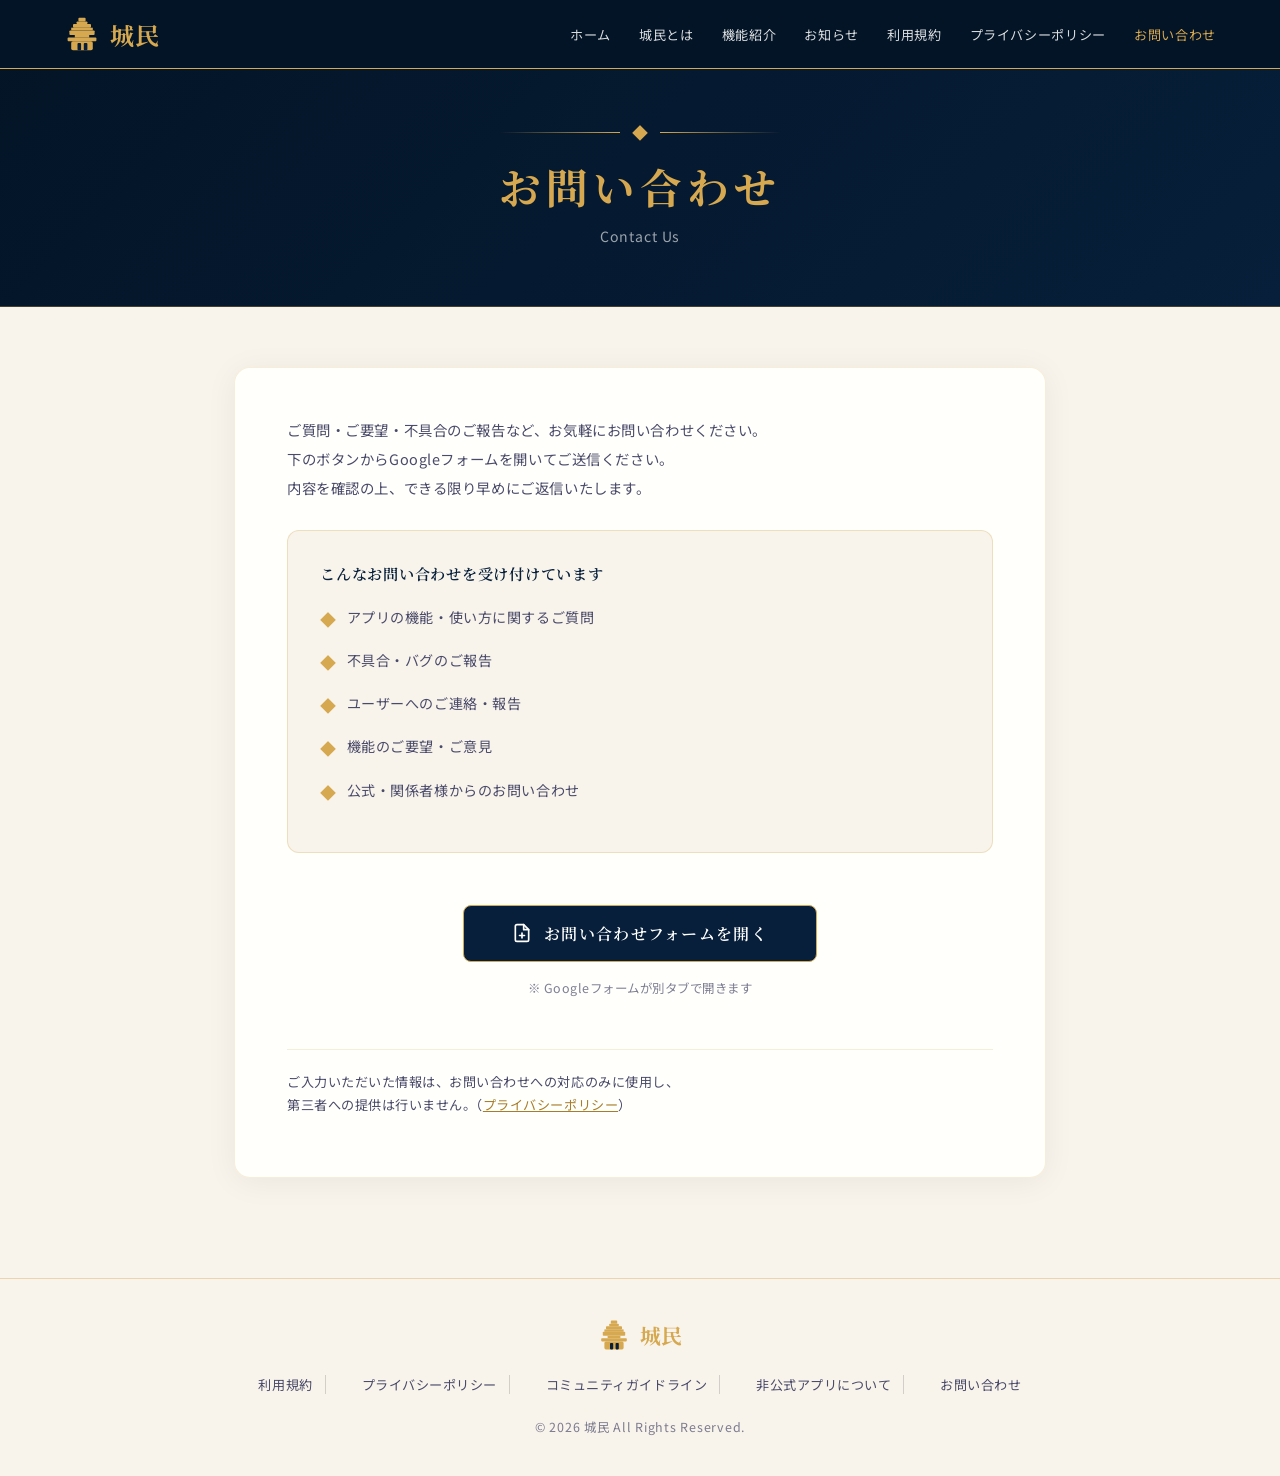
==== contact.html @ eef86086 "Add files via upload" ====
<!DOCTYPE html>
<html lang="ja">
<head>
  <meta charset="UTF-8" />
  <meta name="viewport" content="width=device-width, initial-scale=1.0" />
  <title>お問い合わせ | 城民</title>
  <link rel="stylesheet" href="style.css" />
</head>
<body>

<header>
  <div class="header-inner">
    <a href="index.html" class="logo">
      <svg class="logo-icon" viewBox="0 0 40 40" fill="none"><rect x="16" y="2" width="8" height="4" rx="1" fill="#D6A84F"/><rect x="14" y="6" width="12" height="3" rx="1" fill="#D6A84F"/><rect x="10" y="9" width="20" height="4" rx="1" fill="#D6A84F"/><rect x="8" y="13" width="24" height="3" fill="#D6A84F"/><rect x="6" y="16" width="28" height="5" rx="1" fill="#D6A84F"/><rect x="12" y="21" width="16" height="3" fill="#D6A84F"/><rect x="4" y="24" width="32" height="4" rx="1" fill="#D6A84F"/><rect x="8" y="28" width="24" height="10" rx="2" fill="#D6A84F"/><rect x="15" y="30" width="4" height="8" rx="1" fill="#071F3A"/><rect x="22" y="30" width="4" height="8" rx="1" fill="#071F3A"/></svg>
      城民
    </a>
    <nav>
      <a href="index.html">ホーム</a>
      <a href="index.html#about">城民とは</a>
      <a href="index.html#features">機能紹介</a>
      <a href="index.html#news">お知らせ</a>
      <a href="terms.html">利用規約</a>
      <a href="privacy.html">プライバシーポリシー</a>
      <a href="contact.html">お問い合わせ</a>
    </nav>
    <button class="hamburger" id="hamburger" aria-label="メニュー" aria-expanded="false">
      <span></span><span></span><span></span>
    </button>
  </div>
</header>
<nav class="mobile-nav" id="mobile-nav">
  <a href="index.html">ホーム</a>
  <a href="index.html#about">城民とは</a>
  <a href="index.html#features">機能紹介</a>
  <a href="index.html#news">お知らせ</a>
  <a href="terms.html">利用規約</a>
  <a href="privacy.html">プライバシーポリシー</a>
  <a href="contact.html">お問い合わせ</a>
</nav>

<div class="subpage-hero">
  <div class="subpage-hero-inner">
    <div class="gold-line-deco"><span>◆</span></div>
    <h1 class="subpage-title">お問い合わせ</h1>
    <p class="subpage-subtitle">Contact Us</p>
  </div>
</div>

<div class="subpage-content">
  <div class="content-card">
    <p style="margin-bottom:28px;line-height:2;">
      ご質問・ご要望・不具合のご報告など、お気軽にお問い合わせください。<br>
      下のボタンからGoogleフォームを開いてご送信ください。<br>
      内容を確認の上、できる限り早めにご返信いたします。
    </p>

    <!-- お問い合わせ種別 案内 -->
    <div style="background:var(--cream);border:1px solid rgba(214,168,79,0.3);border-radius:12px;padding:28px 32px;margin-bottom:32px;">
      <p style="font-family:'Noto Serif JP',serif;font-size:0.95rem;color:var(--navy);font-weight:600;margin-bottom:16px;letter-spacing:0.05em;">こんなお問い合わせを受け付けています</p>
      <ul style="list-style:none;padding:0;display:flex;flex-direction:column;gap:10px;">
        <li style="display:flex;align-items:flex-start;gap:10px;font-size:0.88rem;color:var(--text-mid);line-height:1.7;">
          <span style="color:var(--gold);font-size:1rem;flex-shrink:0;">◆</span>アプリの機能・使い方に関するご質問
        </li>
        <li style="display:flex;align-items:flex-start;gap:10px;font-size:0.88rem;color:var(--text-mid);line-height:1.7;">
          <span style="color:var(--gold);font-size:1rem;flex-shrink:0;">◆</span>不具合・バグのご報告
        </li>
        <li style="display:flex;align-items:flex-start;gap:10px;font-size:0.88rem;color:var(--text-mid);line-height:1.7;">
          <span style="color:var(--gold);font-size:1rem;flex-shrink:0;">◆</span>ユーザーへのご連絡・報告
        </li>
        <li style="display:flex;align-items:flex-start;gap:10px;font-size:0.88rem;color:var(--text-mid);line-height:1.7;">
          <span style="color:var(--gold);font-size:1rem;flex-shrink:0;">◆</span>機能のご要望・ご意見
        </li>
        <li style="display:flex;align-items:flex-start;gap:10px;font-size:0.88rem;color:var(--text-mid);line-height:1.7;">
          <span style="color:var(--gold);font-size:1rem;flex-shrink:0;">◆</span>公式・関係者様からのお問い合わせ
        </li>
      </ul>
    </div>

    <!-- Googleフォームへのリンクボタン -->
    <div style="text-align:center;padding:20px 0 8px;">
      <a
        href="https://docs.google.com/forms/d/e/1FAIpQLScwiI5LHO3E2K96Czc6IzBuhMhuWjWOAN4PV--udASacrThnw/viewform?usp=header"
        target="_blank"
        rel="noopener noreferrer"
        class="form-submit"
        style="display:inline-flex;align-items:center;gap:12px;text-decoration:none;padding:16px 48px;font-size:1rem;"
      >
        <svg width="20" height="20" viewBox="0 0 24 24" fill="none" stroke="currentColor" stroke-width="2" stroke-linecap="round" stroke-linejoin="round">
          <path d="M14 2H6a2 2 0 00-2 2v16a2 2 0 002 2h12a2 2 0 002-2V8z"/>
          <polyline points="14 2 14 8 20 8"/>
          <line x1="12" y1="18" x2="12" y2="12"/>
          <line x1="9" y1="15" x2="15" y2="15"/>
        </svg>
        お問い合わせフォームを開く
      </a>
      <p style="margin-top:14px;font-size:0.78rem;color:var(--text-mid);opacity:0.7;">
        ※ Googleフォームが別タブで開きます
      </p>
    </div>

    <p style="margin-top:28px;font-size:0.82rem;color:var(--text-mid);line-height:1.8;border-top:1px solid rgba(214,168,79,0.2);padding-top:20px;">
      ご入力いただいた情報は、お問い合わせへの対応のみに使用し、<br>
      第三者への提供は行いません。（<a href="privacy.html" style="color:var(--gold-dark);">プライバシーポリシー</a>）
    </p>
  </div>
</div>

<footer>
  <div class="footer-inner">
    <a href="index.html" class="footer-logo">
      <svg width="32" height="32" viewBox="0 0 40 40" fill="none"><rect x="16" y="2" width="8" height="4" rx="1" fill="#D6A84F"/><rect x="14" y="6" width="12" height="3" rx="1" fill="#D6A84F"/><rect x="10" y="9" width="20" height="4" rx="1" fill="#D6A84F"/><rect x="8" y="13" width="24" height="3" fill="#D6A84F"/><rect x="6" y="16" width="28" height="5" rx="1" fill="#D6A84F"/><rect x="12" y="21" width="16" height="3" fill="#D6A84F"/><rect x="4" y="24" width="32" height="4" rx="1" fill="#D6A84F"/><rect x="8" y="28" width="24" height="10" rx="2" fill="#D6A84F"/><rect x="15" y="30" width="4" height="8" rx="1" fill="#071F3A"/><rect x="22" y="30" width="4" height="8" rx="1" fill="#071F3A"/></svg>
      城民
    </a>
    <div class="footer-links">
      <a href="terms.html">利用規約</a>
      <a href="privacy.html">プライバシーポリシー</a>
      <a href="guideline.html">コミュニティガイドライン</a>
      <a href="unofficial.html">非公式アプリについて</a>
      <a href="contact.html">お問い合わせ</a>
    </div>
    <p class="footer-copy">© 2026 城民 All Rights Reserved.</p>
  </div>
</footer>

<script src="script.js"></script>
</body>
</html>
---- style.css ----
/* ===================================
   城民 Official Site - style.css
   =================================== */

@import url('https://fonts.googleapis.com/css2?family=Noto+Serif+JP:wght@300;400;500;600;700;900&family=Noto+Sans+JP:wght@300;400;500;700&display=swap');

:root {
  --navy: #071F3A;
  --navy-dark: #031426;
  --gold: #D6A84F;
  --gold-light: #e8c97a;
  --gold-dark: #a87d2a;
  --cream: #F8F4EB;
  --cream-dark: #ede8d8;
  --card-white: #FFFFFCF7;
  --text-dark: #1a1a2e;
  --text-mid: #4a4a6a;
}

* {
  margin: 0;
  padding: 0;
  box-sizing: border-box;
}

html {
  scroll-behavior: smooth;
}

body {
  font-family: 'Noto Sans JP', sans-serif;
  color: var(--text-dark);
  background: var(--cream);
  overflow-x: hidden;
}

/* ===== TYPOGRAPHY ===== */
h1, h2, h3, h4 {
  font-family: 'Noto Serif JP', serif;
}

/* ===== HEADER ===== */
header {
  background: var(--navy-dark);
  position: fixed;
  top: 0;
  left: 0;
  right: 0;
  z-index: 1000;
  border-bottom: 1px solid var(--gold);
}

.header-inner {
  max-width: 1200px;
  margin: 0 auto;
  padding: 0 24px;
  height: 68px;
  display: flex;
  align-items: center;
  justify-content: space-between;
}

.logo {
  display: flex;
  align-items: center;
  gap: 10px;
  text-decoration: none;
  color: var(--gold);
  font-family: 'Noto Serif JP', serif;
  font-size: 1.5rem;
  font-weight: 700;
  letter-spacing: 0.05em;
}

.logo-icon {
  width: 36px;
  height: 36px;
}

nav {
  display: flex;
  align-items: center;
  gap: 28px;
}

nav a {
  color: rgba(255,255,255,0.85);
  text-decoration: none;
  font-size: 0.82rem;
  letter-spacing: 0.05em;
  transition: color 0.2s;
  white-space: nowrap;
}

nav a:hover {
  color: var(--gold);
}

.hamburger {
  display: none;
  flex-direction: column;
  gap: 5px;
  cursor: pointer;
  padding: 8px;
  background: none;
  border: none;
}

.hamburger span {
  display: block;
  width: 24px;
  height: 2px;
  background: var(--gold);
  transition: all 0.3s;
}

.mobile-nav {
  display: none;
  position: fixed;
  top: 68px;
  left: 0;
  right: 0;
  background: var(--navy-dark);
  border-top: 1px solid rgba(214,168,79,0.3);
  z-index: 999;
  padding: 20px 0;
  flex-direction: column;
}

.mobile-nav.open {
  display: flex;
}

.mobile-nav a {
  color: rgba(255,255,255,0.85);
  text-decoration: none;
  font-size: 1rem;
  padding: 14px 32px;
  border-bottom: 1px solid rgba(214,168,79,0.15);
  transition: color 0.2s, background 0.2s;
}

.mobile-nav a:hover {
  color: var(--gold);
  background: rgba(214,168,79,0.05);
}

/* ===== HERO ===== */
.hero {
  min-height: 100vh;
  background: var(--navy-dark);
  position: relative;
  overflow: hidden;
  display: flex;
  align-items: center;
  padding-top: 68px;
}

/* 夜空の背景グラデーション */
.hero::before {
  content: '';
  position: absolute;
  inset: 0;
  background: 
    radial-gradient(ellipse 60% 50% at 70% 30%, rgba(10,40,80,0.8) 0%, transparent 70%),
    linear-gradient(135deg, #031426 0%, #071F3A 40%, #0a2a50 70%, #071F3A 100%);
  z-index: 0;
}

/* 星のエフェクト */
.stars {
  position: absolute;
  inset: 0;
  z-index: 1;
  overflow: hidden;
}

.stars::before,
.stars::after {
  content: '';
  position: absolute;
  width: 2px;
  height: 2px;
  border-radius: 50%;
  background: white;
  box-shadow:
    100px 80px 0 rgba(255,255,255,0.8),
    200px 150px 0 rgba(255,255,255,0.6),
    350px 50px 0 rgba(255,255,255,0.9),
    450px 200px 0 rgba(255,255,255,0.5),
    550px 100px 0 rgba(255,255,255,0.7),
    650px 180px 0 rgba(255,255,255,0.8),
    750px 60px 0 rgba(255,255,255,0.6),
    850px 140px 0 rgba(255,255,255,0.9),
    950px 90px 0 rgba(255,255,255,0.5),
    1050px 170px 0 rgba(255,255,255,0.7),
    130px 250px 0 rgba(255,255,255,0.6),
    280px 320px 0 rgba(255,255,255,0.4),
    480px 280px 0 rgba(255,255,255,0.8),
    620px 350px 0 rgba(255,255,255,0.5),
    780px 240px 0 rgba(255,255,255,0.7),
    920px 310px 0 rgba(255,255,255,0.6),
    1080px 270px 0 rgba(255,255,255,0.8),
    60px 400px 0 rgba(255,255,255,0.5),
    160px 450px 0 rgba(255,255,255,0.7),
    320px 480px 0 rgba(255,255,255,0.4),
    520px 420px 0 rgba(255,255,255,0.6);
}

/* 金の和柄雲 */
.hero-clouds {
  position: absolute;
  inset: 0;
  z-index: 2;
  pointer-events: none;
}

/* 月 */
.moon {
  position: absolute;
  width: 120px;
  height: 120px;
  border-radius: 50%;
  background: radial-gradient(circle at 35% 35%, #fff9e0, #f0d070 40%, #d4a830);
  top: 12%;
  right: 18%;
  box-shadow: 0 0 40px 20px rgba(240,200,80,0.25), 0 0 80px 40px rgba(240,200,80,0.1);
  z-index: 3;
}

/* 城のSVGイラスト代替 - CSSで城っぽい形 */
.castle-visual {
  position: absolute;
  right: 0;
  bottom: 0;
  width: 55%;
  height: 90%;
  z-index: 3;
  display: flex;
  align-items: flex-end;
  justify-content: center;
}

.castle-svg-wrap {
  width: 100%;
  height: 100%;
  position: relative;
}

/* 提灯 */
.lantern {
  position: absolute;
  z-index: 5;
}

.lantern-body {
  width: 22px;
  height: 38px;
  border-radius: 50% / 40%;
  display: flex;
  align-items: center;
  justify-content: center;
  position: relative;
}

.lantern-1 {
  right: 8%;
  top: 30%;
}
.lantern-2 {
  right: 22%;
  top: 42%;
}
.lantern-3 {
  right: 38%;
  top: 25%;
}

/* ヒーローコンテンツ */
.hero-content {
  position: relative;
  z-index: 10;
  max-width: 1200px;
  margin: 0 auto;
  padding: 60px 24px 120px;
  width: 100%;
}

.hero-left {
  max-width: 520px;
}

.hero-castle-icon {
  width: 52px;
  height: 52px;
  margin-bottom: 16px;
}

.hero-title {
  font-family: 'Noto Serif JP', serif;
  font-size: clamp(4rem, 10vw, 7rem);
  font-weight: 900;
  color: #ffffff;
  letter-spacing: 0.15em;
  line-height: 1;
  margin-bottom: 20px;
  text-shadow: 0 2px 20px rgba(0,0,0,0.5);
}

.hero-subtitle {
  font-family: 'Noto Serif JP', serif;
  font-size: clamp(1.1rem, 2.5vw, 1.4rem);
  color: var(--gold);
  letter-spacing: 0.1em;
  margin-bottom: 20px;
  font-weight: 500;
}

.hero-desc {
  font-size: 0.95rem;
  color: rgba(255,255,255,0.8);
  line-height: 1.9;
  margin-bottom: 36px;
  letter-spacing: 0.03em;
}

.cta-btn {
  display: inline-flex;
  flex-direction: column;
  align-items: flex-start;
  gap: 2px;
  background: rgba(7,31,58,0.85);
  border: 1.5px solid var(--gold);
  color: #fff;
  padding: 18px 36px;
  border-radius: 12px;
  text-decoration: none;
  transition: all 0.3s;
  backdrop-filter: blur(4px);
  cursor: pointer;
}

.cta-btn:hover {
  background: rgba(214,168,79,0.15);
  box-shadow: 0 0 20px rgba(214,168,79,0.3);
  transform: translateY(-2px);
}

.cta-btn-main {
  font-size: 1.05rem;
  font-weight: 700;
  letter-spacing: 0.05em;
  display: flex;
  align-items: center;
  gap: 10px;
}

.cta-btn-sub {
  font-size: 0.8rem;
  color: var(--gold);
  letter-spacing: 0.08em;
  margin-left: 28px;
}

/* ===== WAVE DIVIDER ===== */
.wave-divider {
  position: relative;
  height: 120px;
  background: var(--navy-dark);
  margin-top: -1px;
}

.wave-divider svg {
  position: absolute;
  bottom: 0;
  left: 0;
  width: 100%;
  height: 100%;
}

/* ===== GOLD DECORATIVE LINE ===== */
.gold-line-deco {
  display: flex;
  align-items: center;
  justify-content: center;
  gap: 12px;
  margin-bottom: 12px;
}

.gold-line-deco::before,
.gold-line-deco::after {
  content: '';
  flex: 1;
  max-width: 120px;
  height: 1px;
  background: linear-gradient(to right, transparent, var(--gold));
}

.gold-line-deco::after {
  background: linear-gradient(to left, transparent, var(--gold));
}

.gold-line-deco span {
  color: var(--gold);
  font-size: 1rem;
}

/* ===== SECTION COMMON ===== */
.section-title {
  font-family: 'Noto Serif JP', serif;
  font-size: clamp(1.6rem, 4vw, 2.2rem);
  font-weight: 700;
  color: var(--navy);
  text-align: center;
  letter-spacing: 0.1em;
  margin-bottom: 12px;
}

.section-sub {
  text-align: center;
  color: var(--text-mid);
  font-size: 0.95rem;
  letter-spacing: 0.05em;
  line-height: 1.8;
  margin-bottom: 56px;
}

/* ===== 城民とは？ ===== */
.about-section {
  background: var(--cream);
  padding: 80px 24px 96px;
  position: relative;
}

/* 和柄背景 */
.about-section::before {
  content: '';
  position: absolute;
  inset: 0;
  opacity: 0.04;
  background-image: 
    repeating-linear-gradient(
      45deg,
      var(--gold) 0px,
      var(--gold) 1px,
      transparent 1px,
      transparent 20px
    ),
    repeating-linear-gradient(
      -45deg,
      var(--gold) 0px,
      var(--gold) 1px,
      transparent 1px,
      transparent 20px
    );
  pointer-events: none;
}

.about-inner {
  max-width: 1100px;
  margin: 0 auto;
  position: relative;
}

.features-grid {
  display: grid;
  grid-template-columns: repeat(4, 1fr);
  gap: 32px;
}

.feature-card {
  text-align: center;
  padding: 20px 12px;
}

.feature-icon-wrap {
  width: 80px;
  height: 80px;
  border-radius: 50%;
  background: var(--navy);
  display: flex;
  align-items: center;
  justify-content: center;
  margin: 0 auto 20px;
  border: 2px solid var(--gold);
  box-shadow: 0 4px 16px rgba(7,31,58,0.2);
}

.feature-icon-wrap svg {
  width: 38px;
  height: 38px;
  stroke: var(--gold);
  fill: none;
  stroke-width: 1.5;
}

.feature-gold-line {
  width: 40px;
  height: 1px;
  background: var(--gold);
  margin: 0 auto 14px;
}

.feature-title {
  font-family: 'Noto Serif JP', serif;
  font-size: 1.05rem;
  font-weight: 700;
  color: var(--navy);
  margin-bottom: 10px;
  letter-spacing: 0.05em;
}

.feature-desc {
  font-size: 0.85rem;
  color: var(--text-mid);
  line-height: 1.8;
  letter-spacing: 0.03em;
}

/* ===== APP SCREENSHOTS ===== */
.screens-section {
  background: var(--cream);
  padding: 40px 24px 96px;
  position: relative;
}

.screens-section::before {
  content: '';
  position: absolute;
  top: 0;
  left: 0;
  right: 0;
  height: 1px;
  background: linear-gradient(to right, transparent, var(--gold), transparent);
}

.screens-inner {
  max-width: 1100px;
  margin: 0 auto;
}

.screens-grid {
  display: grid;
  grid-template-columns: repeat(4, 1fr);
  gap: 24px;
}

.screen-item {
  display: flex;
  flex-direction: column;
  align-items: center;
  gap: 16px;
}

/* iPhoneモックアップ */
.iphone-mock {
  width: 100%;
  max-width: 200px;
  aspect-ratio: 9/19;
  background: var(--navy-dark);
  border-radius: 28px;
  border: 3px solid #2a3a50;
  position: relative;
  overflow: hidden;
  box-shadow: 
    0 20px 60px rgba(3,20,38,0.4),
    inset 0 1px 0 rgba(255,255,255,0.1),
    0 0 0 1px rgba(214,168,79,0.2);
}

.iphone-mock::before {
  content: '';
  position: absolute;
  top: 0;
  left: 50%;
  transform: translateX(-50%);
  width: 80px;
  height: 22px;
  background: var(--navy-dark);
  border-radius: 0 0 16px 16px;
  z-index: 10;
}

.iphone-screen {
  position: absolute;
  inset: 0;
  display: flex;
  flex-direction: column;
}

/* タイムライン画面 */
.screen-timeline {
  background: #f5f5f5;
}

.screen-header-bar {
  background: var(--navy);
  height: 44px;
  padding: 8px 12px;
  display: flex;
  align-items: center;
  justify-content: space-between;
  margin-top: 22px;
}

.screen-header-bar span {
  color: white;
  font-size: 7px;
  font-weight: bold;
}

.screen-post {
  background: white;
  margin: 6px 8px;
  border-radius: 8px;
  padding: 8px;
}

.screen-post-avatar {
  width: 20px;
  height: 20px;
  border-radius: 50%;
  background: var(--gold);
  display: inline-block;
  margin-right: 4px;
  vertical-align: middle;
}

.screen-post-name {
  font-size: 6px;
  font-weight: bold;
  color: var(--navy);
}

.screen-post-text {
  font-size: 5.5px;
  color: #333;
  margin-top: 4px;
  line-height: 1.4;
}

.screen-post-img {
  width: 100%;
  height: 40px;
  border-radius: 4px;
  margin-top: 4px;
  background: linear-gradient(135deg, #d4a83060, #071F3A40);
}

.screen-post-actions {
  display: flex;
  gap: 8px;
  margin-top: 4px;
}

.screen-post-actions span {
  font-size: 5px;
  color: #888;
}

/* 同行者募集画面 */
.screen-recruit {
  background: #f8f8f8;
}

.screen-recruit-card {
  background: white;
  margin: 6px 8px;
  border-radius: 8px;
  padding: 7px;
}

.screen-recruit-title {
  font-size: 6px;
  font-weight: bold;
  color: var(--navy);
  margin-bottom: 3px;
}

.screen-recruit-thumb {
  width: 100%;
  height: 35px;
  border-radius: 4px;
  background: linear-gradient(135deg, #2a4a7a, #1a2a4a);
  margin-bottom: 3px;
}

.screen-recruit-info {
  font-size: 5px;
  color: #666;
  line-height: 1.5;
}

.screen-recruit-badge {
  display: inline-block;
  background: var(--navy);
  color: white;
  font-size: 4.5px;
  padding: 1px 4px;
  border-radius: 2px;
  margin-top: 2px;
}

/* DM画面 */
.screen-dm {
  background: #f5f5f5;
}

.screen-dm-header {
  background: var(--navy);
  padding: 6px 10px;
  color: white;
  font-size: 6.5px;
  font-weight: bold;
  margin-top: 22px;
  display: flex;
  align-items: center;
  gap: 4px;
}

.screen-dm-avatar {
  width: 16px;
  height: 16px;
  border-radius: 50%;
  background: var(--gold);
}

.screen-msg {
  margin: 5px 8px;
  display: flex;
  flex-direction: column;
}

.screen-msg.them {
  align-items: flex-start;
}

.screen-msg.me {
  align-items: flex-end;
}

.screen-bubble {
  padding: 4px 7px;
  border-radius: 8px;
  font-size: 5px;
  max-width: 70%;
  line-height: 1.4;
  color: white;
}

.screen-msg.them .screen-bubble {
  background: #555;
  border-radius: 2px 8px 8px 8px;
}

.screen-msg.me .screen-bubble {
  background: var(--navy);
  border-radius: 8px 2px 8px 8px;
}

/* プロフィール画面 */
.screen-profile {
  background: #f5f5f5;
}

.screen-profile-header {
  background: var(--navy);
  height: 55px;
  margin-top: 22px;
  padding: 8px;
  text-align: center;
}

.screen-profile-avatar {
  width: 32px;
  height: 32px;
  border-radius: 50%;
  background: var(--gold);
  margin: 0 auto;
  border: 2px solid white;
}

.screen-profile-name {
  font-size: 6px;
  color: white;
  font-weight: bold;
  margin-top: 2px;
}

.screen-profile-stats {
  display: flex;
  justify-content: center;
  gap: 12px;
  padding: 6px;
  background: white;
}

.screen-stat {
  text-align: center;
}

.screen-stat-num {
  font-size: 7px;
  font-weight: bold;
  color: var(--navy);
}

.screen-stat-label {
  font-size: 4.5px;
  color: #888;
}

.screen-profile-section {
  margin: 5px 8px;
}

.screen-profile-section-title {
  font-size: 5.5px;
  font-weight: bold;
  color: var(--navy);
  border-bottom: 0.5px solid var(--gold);
  padding-bottom: 2px;
  margin-bottom: 4px;
}

.screen-history-item {
  background: white;
  padding: 4px 5px;
  border-radius: 4px;
  margin-bottom: 3px;
  display: flex;
  gap: 4px;
  align-items: center;
}

.screen-history-thumb {
  width: 20px;
  height: 14px;
  border-radius: 2px;
  background: linear-gradient(135deg, #2a4a7a, #D6A84F);
  flex-shrink: 0;
}

.screen-history-text {
  font-size: 4.5px;
  color: #444;
  line-height: 1.4;
}

.screen-label-btn {
  background: var(--navy);
  color: white;
  padding: 12px 20px;
  border-radius: 8px;
  font-size: 0.9rem;
  font-family: 'Noto Serif JP', serif;
  font-weight: 600;
  letter-spacing: 0.05em;
  text-align: center;
  width: 100%;
  max-width: 200px;
  border: 1px solid var(--gold);
}

/* ===== DARK SECTION (下部) ===== */
.dark-section {
  background: var(--navy-dark);
  padding: 80px 24px;
  position: relative;
  border-top: 1px solid rgba(214,168,79,0.3);
}

/* 和柄背景 - dark */
.dark-section::before {
  content: '';
  position: absolute;
  inset: 0;
  opacity: 0.03;
  background-image: 
    radial-gradient(circle at 20px 20px, var(--gold) 1px, transparent 1px);
  background-size: 40px 40px;
  pointer-events: none;
}

.dark-inner {
  max-width: 1100px;
  margin: 0 auto;
  display: grid;
  grid-template-columns: 1fr 1fr 1fr;
  gap: 60px;
  position: relative;
}

.dark-col-title {
  font-family: 'Noto Serif JP', serif;
  font-size: 1.1rem;
  font-weight: 700;
  color: var(--gold);
  margin-bottom: 20px;
  letter-spacing: 0.08em;
  padding-bottom: 12px;
  border-bottom: 1px solid rgba(214,168,79,0.3);
  display: flex;
  align-items: center;
  gap: 10px;
}

.dark-col-title::before,
.dark-col-title::after {
  content: '—';
  font-size: 0.8rem;
  opacity: 0.6;
}

.dark-col p {
  color: rgba(255,255,255,0.72);
  font-size: 0.85rem;
  line-height: 2;
  letter-spacing: 0.03em;
}

/* お知らせ */
.news-list {
  list-style: none;
  display: flex;
  flex-direction: column;
  gap: 0;
}

.news-list li {
  padding: 14px 0;
  border-bottom: 1px solid rgba(214,168,79,0.15);
  color: rgba(255,255,255,0.72);
  font-size: 0.83rem;
  line-height: 1.6;
  letter-spacing: 0.03em;
}

.news-date {
  color: var(--gold);
  font-size: 0.78rem;
  margin-right: 12px;
  font-family: 'Noto Serif JP', serif;
}

.news-btn {
  display: inline-block;
  margin-top: 20px;
  padding: 10px 28px;
  border: 1px solid var(--gold);
  color: var(--gold);
  text-decoration: none;
  font-size: 0.83rem;
  border-radius: 4px;
  transition: all 0.2s;
  letter-spacing: 0.06em;
}

.news-btn:hover {
  background: rgba(214,168,79,0.15);
}

/* 運営メッセージ */
.dark-message {
  font-family: 'Noto Serif JP', serif;
  font-size: 1rem;
  color: rgba(255,255,255,0.85);
  line-height: 2.2;
  letter-spacing: 0.06em;
  border-left: 2px solid var(--gold);
  padding-left: 20px;
}

/* ===== FOOTER ===== */
footer {
  background: var(--cream);
  padding: 40px 24px;
  border-top: 1px solid rgba(214,168,79,0.4);
}

.footer-inner {
  max-width: 1100px;
  margin: 0 auto;
  display: flex;
  flex-direction: column;
  align-items: center;
  gap: 24px;
}

.footer-logo {
  display: flex;
  align-items: center;
  gap: 10px;
  text-decoration: none;
  color: var(--gold);
  font-family: 'Noto Serif JP', serif;
  font-size: 1.3rem;
  font-weight: 700;
}

.footer-links {
  display: flex;
  flex-wrap: wrap;
  gap: 8px 24px;
  justify-content: center;
}

.footer-links a {
  color: var(--text-mid);
  text-decoration: none;
  font-size: 0.82rem;
  letter-spacing: 0.04em;
  transition: color 0.2s;
  padding: 0 12px;
  border-right: 1px solid rgba(0,0,0,0.15);
}

.footer-links a:last-child {
  border-right: none;
}

.footer-links a:hover {
  color: var(--gold-dark);
}

.footer-copy {
  color: var(--text-mid);
  font-size: 0.78rem;
  letter-spacing: 0.06em;
  opacity: 0.7;
}

/* ===== SUB PAGES ===== */
.subpage-hero {
  background: var(--navy-dark);
  padding: 120px 24px 60px;
  text-align: center;
  position: relative;
  border-bottom: 1px solid rgba(214,168,79,0.3);
}

.subpage-hero::before {
  content: '';
  position: absolute;
  inset: 0;
  background: linear-gradient(135deg, #031426 0%, #071F3A 100%);
  z-index: 0;
}

.subpage-hero-inner {
  position: relative;
  z-index: 1;
}

.subpage-title {
  font-family: 'Noto Serif JP', serif;
  font-size: clamp(1.8rem, 4vw, 2.6rem);
  color: var(--gold);
  letter-spacing: 0.12em;
  margin-bottom: 10px;
}

.subpage-subtitle {
  color: rgba(255,255,255,0.6);
  font-size: 0.88rem;
  letter-spacing: 0.06em;
}

.subpage-content {
  max-width: 860px;
  margin: 0 auto;
  padding: 60px 24px 100px;
}

.content-card {
  background: var(--card-white);
  border-radius: 16px;
  padding: 48px 52px;
  box-shadow: 0 4px 32px rgba(0,0,0,0.06);
  border: 1px solid rgba(214,168,79,0.2);
}

.content-card h2 {
  font-family: 'Noto Serif JP', serif;
  font-size: 1.2rem;
  color: var(--navy);
  margin: 32px 0 12px;
  padding-bottom: 8px;
  border-bottom: 1px solid rgba(214,168,79,0.3);
  letter-spacing: 0.06em;
}

.content-card h2:first-child {
  margin-top: 0;
}

.content-card p {
  color: var(--text-mid);
  font-size: 0.9rem;
  line-height: 2;
  letter-spacing: 0.04em;
  margin-bottom: 12px;
}

.content-card ul {
  color: var(--text-mid);
  font-size: 0.9rem;
  line-height: 2;
  letter-spacing: 0.04em;
  padding-left: 20px;
  margin-bottom: 12px;
}

.content-card ul li {
  margin-bottom: 6px;
}

/* お問い合わせフォーム */
.contact-form {
  display: flex;
  flex-direction: column;
  gap: 20px;
  margin-top: 8px;
}

.form-group {
  display: flex;
  flex-direction: column;
  gap: 6px;
}

.form-group label {
  font-size: 0.88rem;
  color: var(--navy);
  font-weight: 500;
  letter-spacing: 0.04em;
}

.form-group input,
.form-group textarea,
.form-group select {
  padding: 12px 16px;
  border: 1px solid rgba(214,168,79,0.4);
  border-radius: 8px;
  font-family: 'Noto Sans JP', sans-serif;
  font-size: 0.9rem;
  color: var(--text-dark);
  background: white;
  outline: none;
  transition: border-color 0.2s;
}

.form-group input:focus,
.form-group textarea:focus,
.form-group select:focus {
  border-color: var(--gold);
}

.form-group textarea {
  min-height: 150px;
  resize: vertical;
}

.form-submit {
  background: var(--navy);
  color: white;
  border: 1px solid var(--gold);
  padding: 14px 40px;
  border-radius: 8px;
  font-family: 'Noto Serif JP', serif;
  font-size: 0.95rem;
  font-weight: 600;
  letter-spacing: 0.08em;
  cursor: pointer;
  transition: all 0.2s;
  align-self: flex-start;
}

.form-submit:hover {
  background: rgba(7,31,58,0.85);
  box-shadow: 0 4px 16px rgba(214,168,79,0.2);
  transform: translateY(-1px);
}

/* ===== RESPONSIVE ===== */
@media (max-width: 900px) {
  nav { display: none; }
  .hamburger { display: flex; }
  
  .features-grid {
    grid-template-columns: repeat(2, 1fr);
    gap: 24px;
  }
  
  .screens-grid {
    grid-template-columns: repeat(2, 1fr);
  }
  
  .dark-inner {
    grid-template-columns: 1fr;
    gap: 40px;
  }
  
  .castle-visual {
    opacity: 0.25;
    width: 100%;
  }
  
  .hero-title {
    font-size: 4.5rem;
  }
}

@media (max-width: 600px) {
  .features-grid {
    grid-template-columns: 1fr 1fr;
    gap: 16px;
  }
  
  .screens-grid {
    grid-template-columns: repeat(2, 1fr);
    gap: 12px;
  }
  
  .footer-links {
    gap: 8px 12px;
  }
  
  .footer-links a {
    border-right: none;
    padding: 0;
  }
  
  .content-card {
    padding: 28px 24px;
  }
  
  .hero-title {
    font-size: 3.5rem;
  }
}

/* アニメーション */
@keyframes float {
  0%, 100% { transform: translateY(0px); }
  50% { transform: translateY(-8px); }
}

@keyframes glow {
  0%, 100% { opacity: 0.6; }
  50% { opacity: 1; }
}

.moon {
  animation: float 6s ease-in-out infinite;
}

/* スクロールアニメーション */
.fade-in {
  opacity: 0;
  transform: translateY(24px);
  transition: opacity 0.7s ease, transform 0.7s ease;
}

.fade-in.visible {
  opacity: 1;
  transform: none;
}

.fade-in:nth-child(2) { transition-delay: 0.1s; }
.fade-in:nth-child(3) { transition-delay: 0.2s; }
.fade-in:nth-child(4) { transition-delay: 0.3s; }
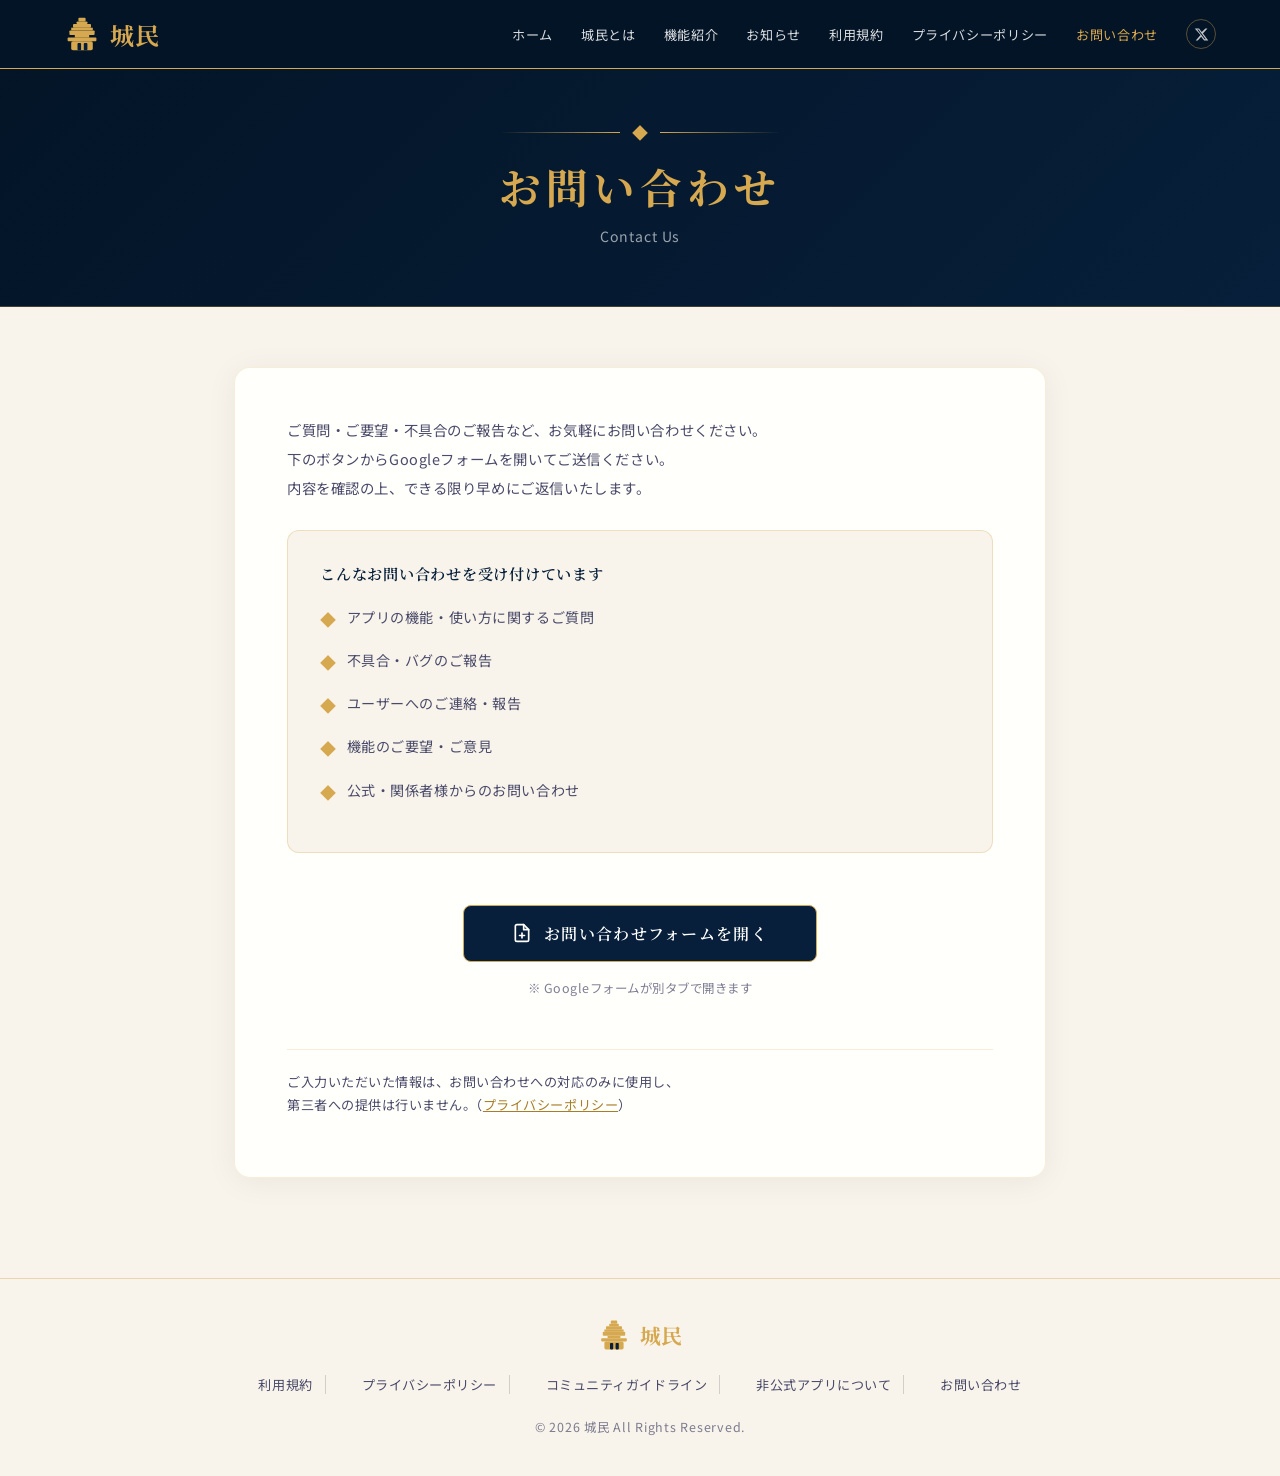
==== commit 1c91e6e0: "Add files via upload" ====
--- a/contact.html
+++ b/contact.html
@@ -22,6 +22,9 @@
       <a href="terms.html">利用規約</a>
       <a href="privacy.html">プライバシーポリシー</a>
       <a href="contact.html">お問い合わせ</a>
+      <a href="https://x.com/QwI502F3kt15702" target="_blank" rel="noopener noreferrer" class="nav-x-link" aria-label="X(Twitter)公式アカウント">
+        <svg width="15" height="15" viewBox="0 0 24 24" fill="currentColor" style="vertical-align:middle;display:block;"><path d="M18.244 2.25h3.308l-7.227 8.26 8.502 11.24H16.17l-4.714-6.231-5.401 6.231H2.744l7.73-8.835L1.254 2.25H8.08l4.253 5.622zm-1.161 17.52h1.833L7.084 4.126H5.117z"/></svg>
+      </a>
     </nav>
     <button class="hamburger" id="hamburger" aria-label="メニュー" aria-expanded="false">
       <span></span><span></span><span></span>
@@ -36,6 +39,10 @@
   <a href="terms.html">利用規約</a>
   <a href="privacy.html">プライバシーポリシー</a>
   <a href="contact.html">お問い合わせ</a>
+  <a href="https://x.com/QwI502F3kt15702" target="_blank" rel="noopener noreferrer" style="display:flex;align-items:center;gap:10px;">
+    <svg width="15" height="15" viewBox="0 0 24 24" fill="currentColor"><path d="M18.244 2.25h3.308l-7.227 8.26 8.502 11.24H16.17l-4.714-6.231-5.401 6.231H2.744l7.73-8.835L1.254 2.25H8.08l4.253 5.622zm-1.161 17.52h1.833L7.084 4.126H5.117z"/></svg>
+    X 公式アカウント
+  </a>
 </nav>
 
 <div class="subpage-hero">
--- a/style.css
+++ b/style.css
@@ -94,6 +94,25 @@
 
 nav a:hover {
   color: var(--gold);
+}
+
+.nav-x-link {
+  display: flex;
+  align-items: center;
+  justify-content: center;
+  width: 30px;
+  height: 30px;
+  border: 1px solid rgba(214,168,79,0.4);
+  border-radius: 50%;
+  color: rgba(255,255,255,0.75) !important;
+  transition: all 0.2s !important;
+  flex-shrink: 0;
+}
+
+.nav-x-link:hover {
+  color: var(--gold) !important;
+  border-color: var(--gold);
+  background: rgba(214,168,79,0.1);
 }
 
 .hamburger {
